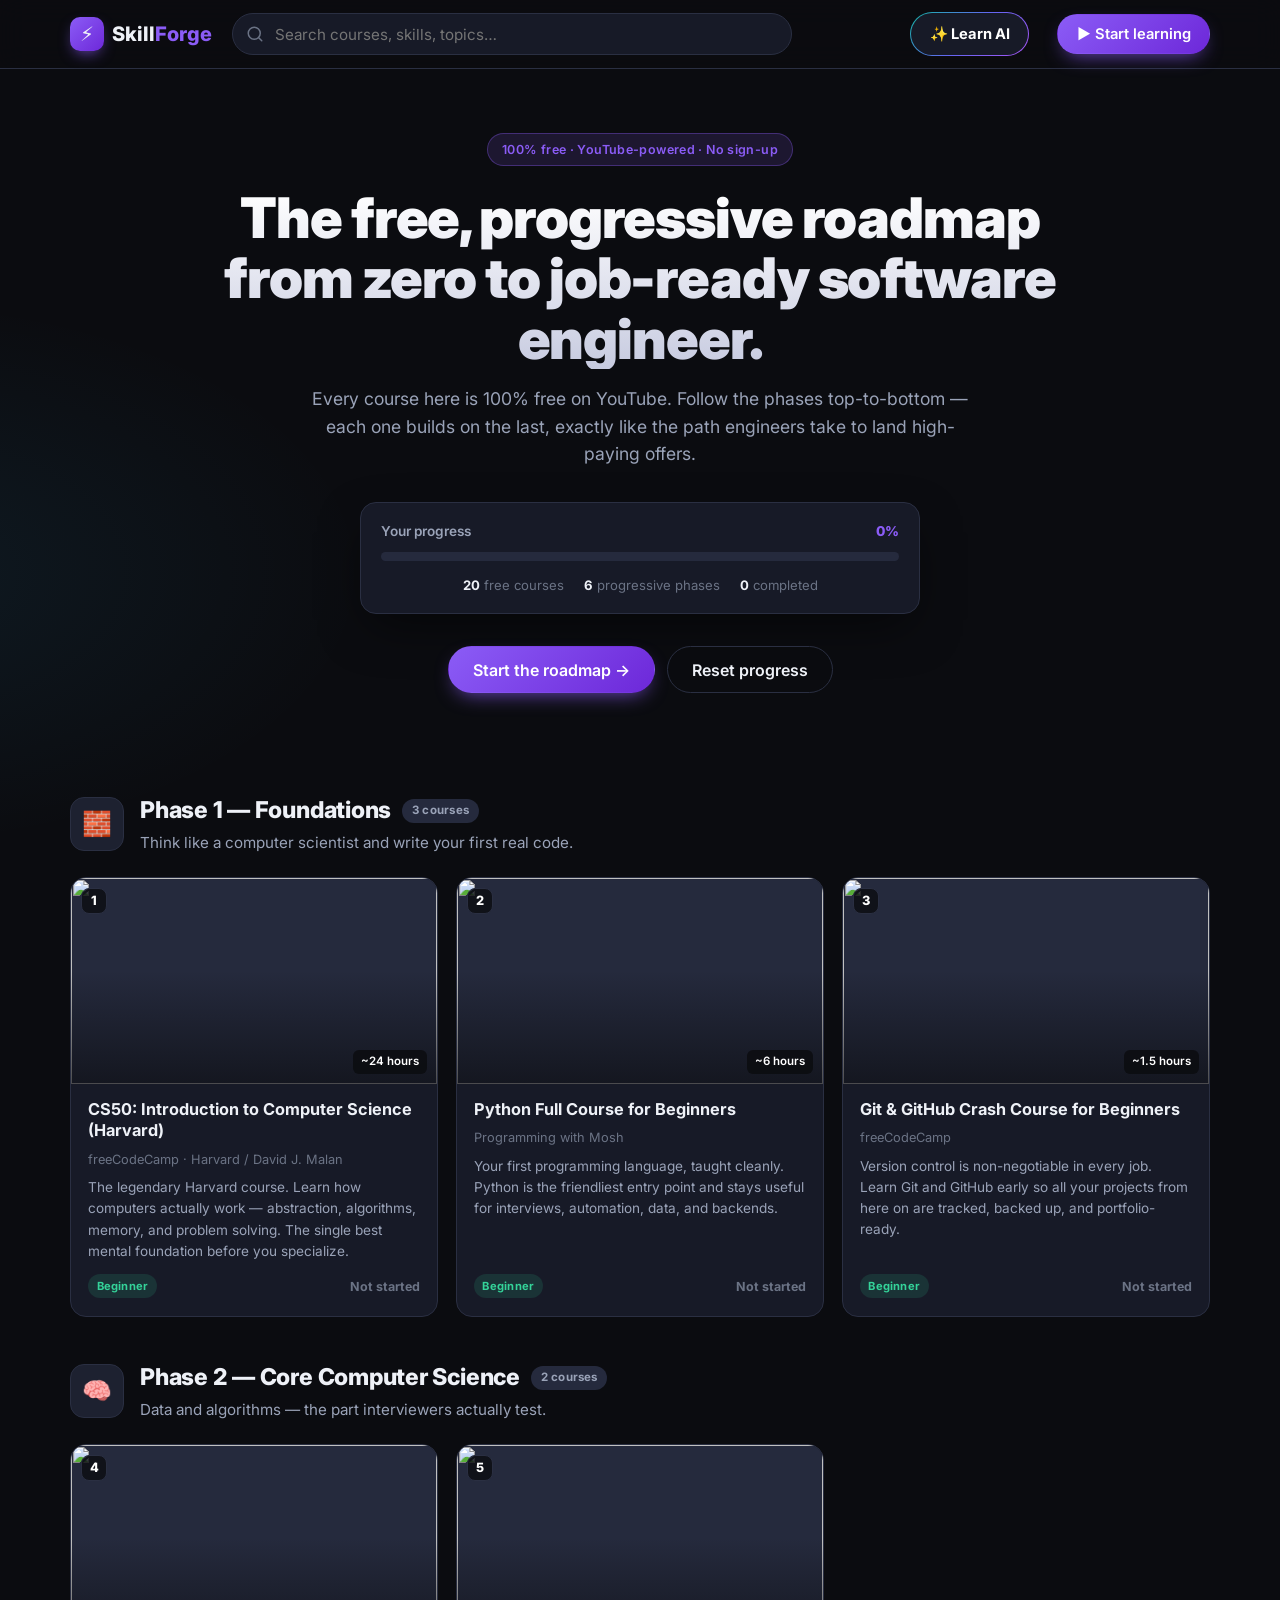
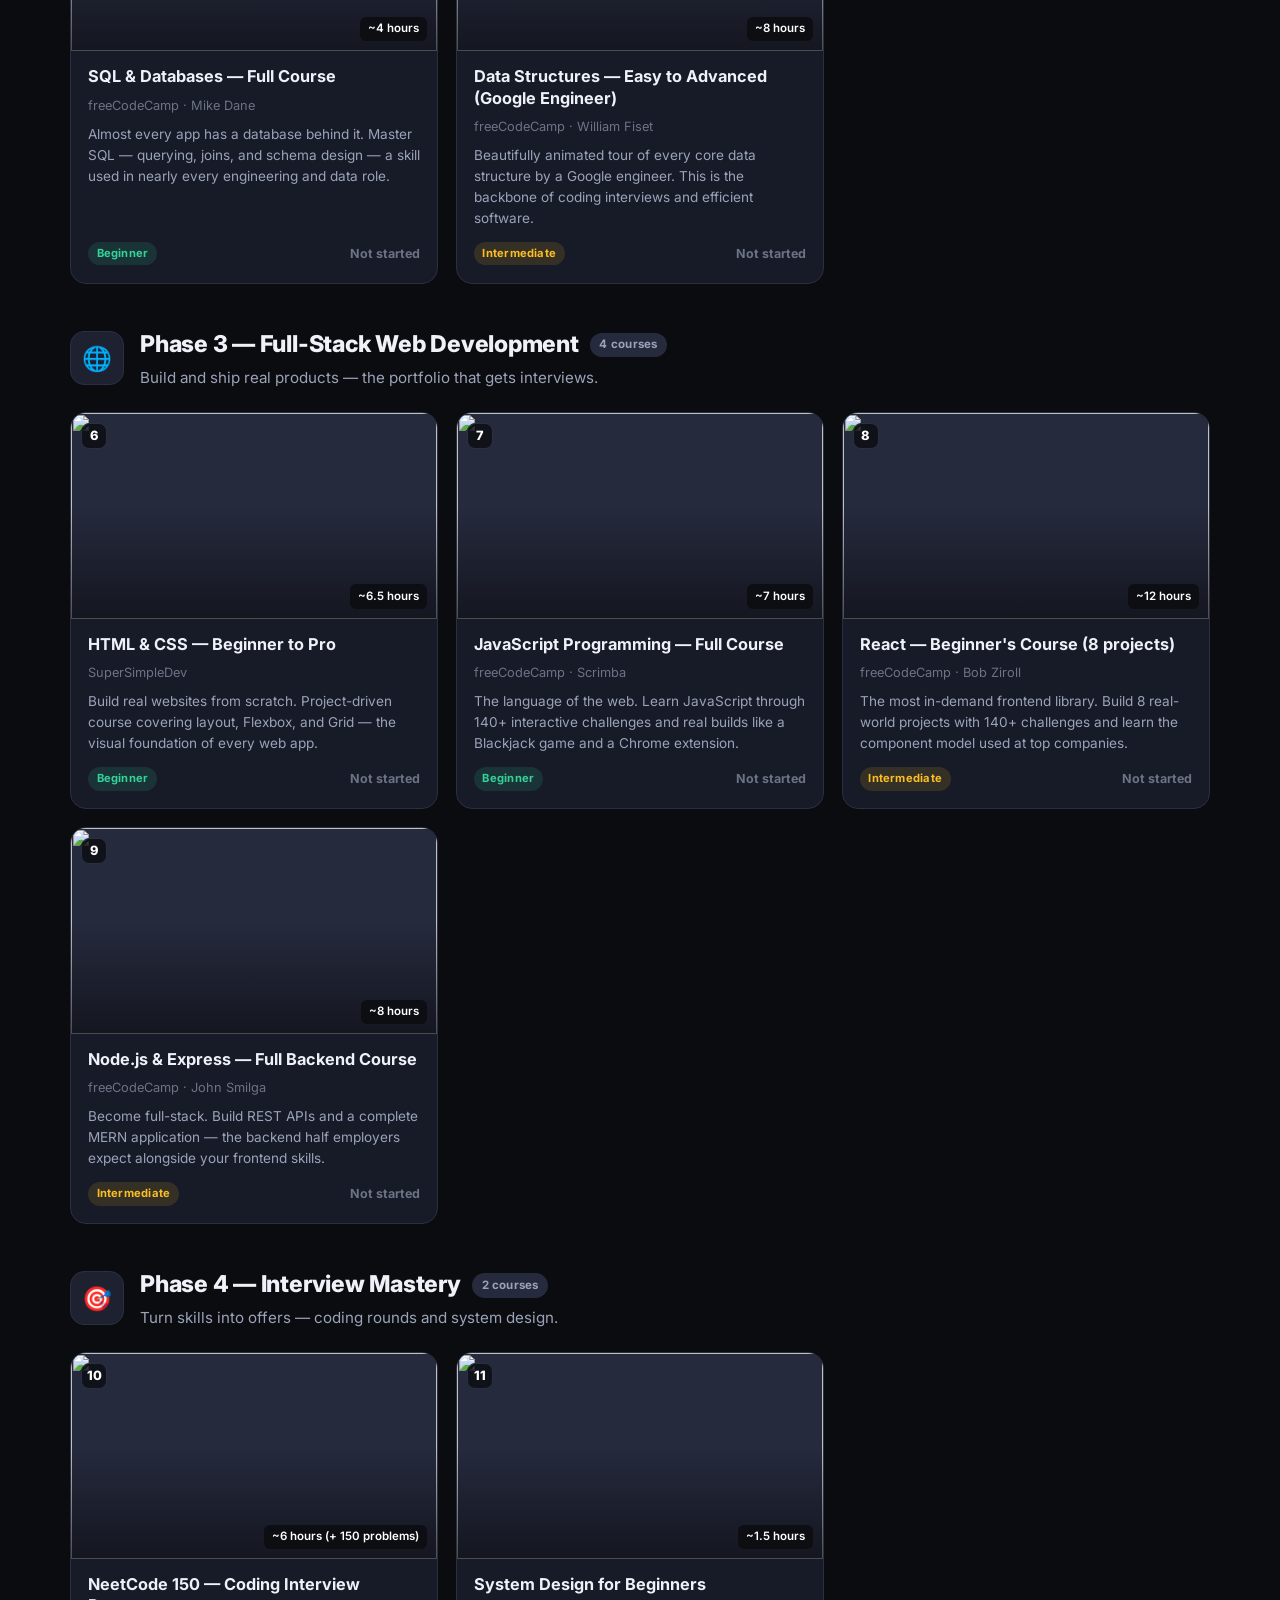
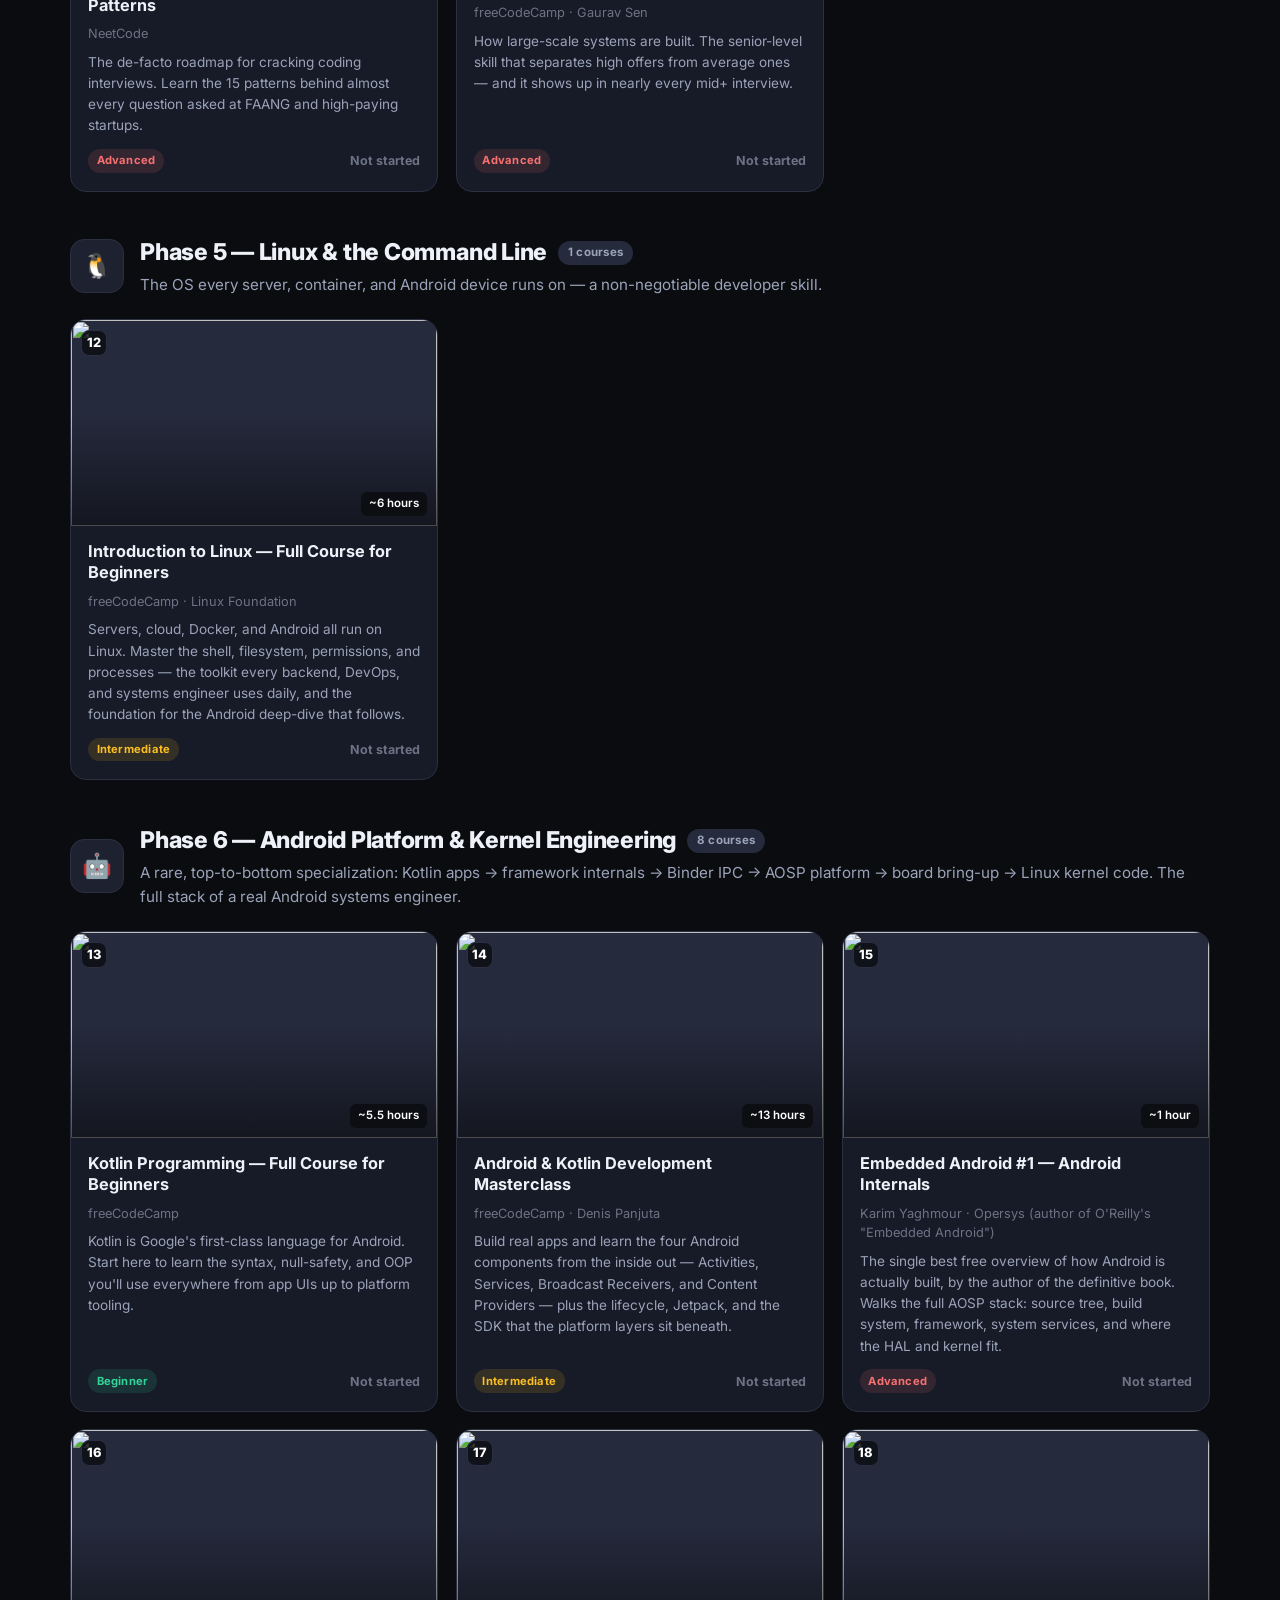
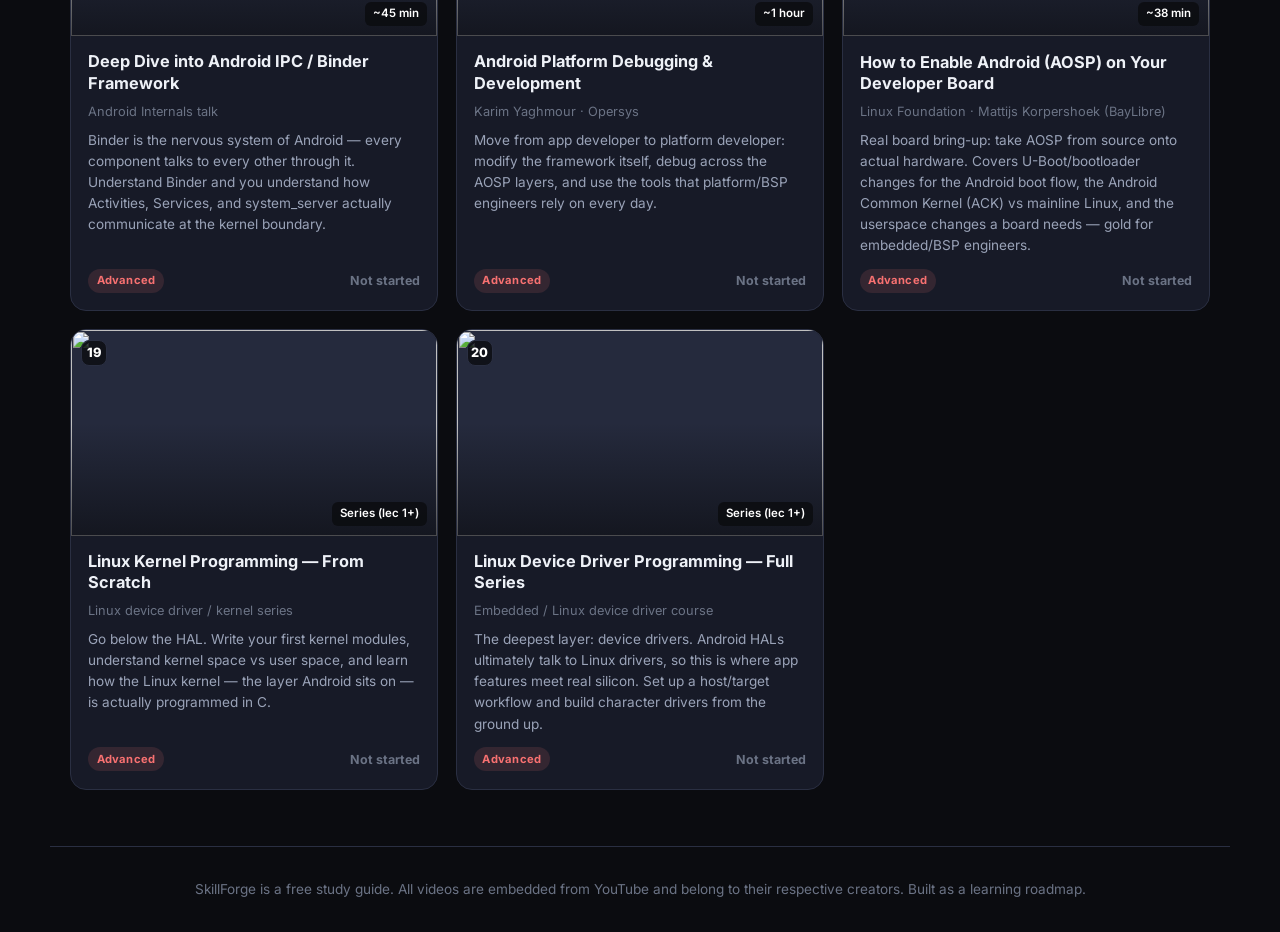
==== index.html @ 0470cb85 "Add files via upload" ====
<!DOCTYPE html>
<html lang="en">
<head>
  <meta charset="UTF-8" />
  <meta name="viewport" content="width=device-width, initial-scale=1.0" />
  <title>SkillForge — Free Software Engineer Roadmap</title>
  <meta name="description" content="A free, progressive roadmap from zero to job-ready software engineer, built from the best free YouTube courses." />
  <link rel="preconnect" href="https://fonts.googleapis.com" />
  <link rel="preconnect" href="https://fonts.gstatic.com" crossorigin />
  <link href="https://fonts.googleapis.com/css2?family=Inter:wght@400;500;600;700;800;900&display=swap" rel="stylesheet" />
  <link rel="stylesheet" href="styles.css" />
</head>
<body>
  <!-- file:// playback warning (shown only when opened directly from disk) -->
  <div id="fileBanner" class="file-banner hidden">
    <span>
      ⚠️ <b>YouTube playback needs a web server.</b> You opened this from a local file, so videos may show
      <b>Error 153</b>. Run <code>start-server.bat</code> (or use VS Code “Live Server”, or GitHub Pages) and reopen at
      <code>http://localhost:8000</code>.
    </span>
    <button id="fileBannerClose" aria-label="Dismiss">✕</button>
  </div>

  <!-- Top bar -->
  <header class="topbar">
    <div class="topbar__inner">
      <a class="brand" href="#" id="homeLink">
        <span class="brand__mark">⚡</span>
        <span class="brand__name">Skill<span class="brand__accent">Forge</span></span>
      </a>
      <div class="search">
        <svg viewBox="0 0 24 24" class="search__icon" aria-hidden="true"><path d="M21 21l-4.35-4.35M11 19a8 8 0 1 1 0-16 8 8 0 0 1 0 16z" fill="none" stroke="currentColor" stroke-width="2" stroke-linecap="round"/></svg>
        <input id="searchInput" type="text" placeholder="Search courses, skills, topics…" autocomplete="off" />
      </div>
      <a class="btn nav-link nav-link--ai" href="ai.html">✨ Learn AI</a>
      <button id="continueBtn" class="btn btn--primary continue-btn">▶ Continue learning</button>
    </div>
  </header>

  <!-- HOME / CATALOG VIEW -->
  <main id="catalogView">
    <!-- Hero -->
    <section class="hero">
      <div class="hero__inner">
        <div class="hero__badge">100% free · YouTube-powered · No sign-up</div>
        <h1 class="hero__title" id="heroTitle"></h1>
        <p class="hero__tagline" id="heroSubtitle"></p>
        <div class="hero__progress">
          <div class="hero__progress-head">
            <span id="overallLabel">Your progress</span>
            <span id="overallPct">0%</span>
          </div>
          <div class="progress">
            <div class="progress__bar" id="overallBar"></div>
          </div>
          <div class="hero__stats" id="heroStats"></div>
        </div>
        <div class="hero__actions">
          <button class="btn btn--primary btn--lg" id="startBtn">Start the roadmap →</button>
          <button class="btn btn--ghost btn--lg" id="resetBtn">Reset progress</button>
        </div>
      </div>
    </section>

    <!-- Roadmap timeline -->
    <section class="roadmap" id="roadmap"></section>

    <footer class="footer">
      <p>SkillForge is a free study guide. All videos are embedded from YouTube and belong to their respective creators. Built as a learning roadmap.</p>
    </footer>
  </main>

  <!-- COURSE / PLAYER VIEW -->
  <main id="courseView" class="hidden">
    <div class="player-page">
      <button class="back-link" id="backBtn">← Back to roadmap</button>
      <div class="player-grid">
        <div class="player-main">
          <div class="video-wrap">
            <iframe id="player" src="" title="Course video" frameborder="0"
              allow="accelerometer; autoplay; clipboard-write; encrypted-media; gyroscope; picture-in-picture; web-share"
              referrerpolicy="strict-origin-when-cross-origin" allowfullscreen></iframe>
          </div>
          <div class="player-info">
            <div class="player-tags" id="courseTags"></div>
            <h1 id="courseTitle"></h1>
            <p class="player-channel" id="courseChannel"></p>
            <p class="player-blurb" id="courseBlurb"></p>

            <div class="player-actions">
              <button class="btn btn--primary" id="completeBtn">Mark as complete</button>
              <a class="btn btn--ghost" id="youtubeLink" target="_blank" rel="noopener">Open on YouTube ↗</a>
            </div>

            <h3 class="section-h">What you'll learn</h3>
            <ul class="learn-list" id="courseLearn"></ul>

            <h3 class="section-h">Free practice & resources</h3>
            <div class="resource-list" id="courseResources"></div>
          </div>
        </div>

        <!-- Curriculum sidebar -->
        <aside class="player-side">
          <div class="side-head">
            <h3>Roadmap curriculum</h3>
            <span id="sideProgress"></span>
          </div>
          <div class="side-list" id="sideCurriculum"></div>
        </aside>
      </div>
    </div>
  </main>

  <script src="data.js"></script>
  <script src="app.js"></script>
</body>
</html>
---- styles.css ----
/* ============================================================
   SkillForge — styles
   A dark, modern, Udemy-inspired UI with a purple/indigo accent.
   ============================================================ */

:root {
  --bg: #0b0c10;
  --bg-2: #121420;
  --surface: #171a27;
  --surface-2: #1d2130;
  --surface-3: #252a3d;
  --border: #2a2f42;
  --text: #eef1f7;
  --muted: #9aa3b8;
  --muted-2: #6b7385;
  --accent: #8b5cf6;
  --accent-2: #6d28d9;
  --accent-soft: rgba(139, 92, 246, 0.14);
  --green: #22c55e;
  --green-soft: rgba(34, 197, 94, 0.15);
  --amber: #f59e0b;
  --shadow: 0 18px 50px -12px rgba(0, 0, 0, 0.6);
  --radius: 16px;
  --radius-sm: 10px;
  --maxw: 1180px;
}

* { box-sizing: border-box; margin: 0; padding: 0; }

html { scroll-behavior: smooth; }

body {
  font-family: "Inter", system-ui, -apple-system, "Segoe UI", sans-serif;
  background:
    radial-gradient(1200px 600px at 80% -10%, rgba(139, 92, 246, 0.16), transparent 60%),
    radial-gradient(900px 500px at -10% 10%, rgba(56, 189, 248, 0.08), transparent 55%),
    var(--bg);
  color: var(--text);
  line-height: 1.55;
  -webkit-font-smoothing: antialiased;
}

.hidden { display: none !important; }

a { color: inherit; text-decoration: none; }

/* ---------- Buttons ---------- */
.btn {
  font-family: inherit;
  font-weight: 600;
  font-size: 0.92rem;
  border: 1px solid transparent;
  border-radius: 999px;
  padding: 0.6rem 1.15rem;
  cursor: pointer;
  transition: transform 0.12s ease, background 0.18s ease, border-color 0.18s ease, box-shadow 0.18s ease;
  white-space: nowrap;
}
.btn:active { transform: translateY(1px); }
.btn--primary {
  background: linear-gradient(135deg, var(--accent), var(--accent-2));
  color: #fff;
  box-shadow: 0 8px 20px -8px rgba(139, 92, 246, 0.8);
}
.btn--primary:hover { filter: brightness(1.08); }
.btn--ghost {
  background: transparent;
  border-color: var(--border);
  color: var(--text);
}
.btn--ghost:hover { background: var(--surface-2); border-color: var(--accent); }
.btn--lg { padding: 0.8rem 1.5rem; font-size: 1rem; }

/* ---------- file:// banner ---------- */
.file-banner {
  display: flex; align-items: center; gap: 1rem;
  background: linear-gradient(90deg, rgba(245, 158, 11, 0.18), rgba(245, 158, 11, 0.08));
  border-bottom: 1px solid rgba(245, 158, 11, 0.4);
  color: #fde68a;
  font-size: 0.86rem;
  padding: 0.7rem 1.25rem;
}
.file-banner code {
  background: rgba(0,0,0,0.35); color: #fff;
  padding: 0.1rem 0.4rem; border-radius: 5px; font-size: 0.82em;
}
.file-banner b { color: #fff; }
.file-banner button {
  margin-left: auto; flex-shrink: 0;
  background: transparent; border: 1px solid rgba(245,158,11,0.5);
  color: #fde68a; border-radius: 8px; cursor: pointer;
  width: 28px; height: 28px; font-size: 0.9rem;
}
.file-banner button:hover { background: rgba(245,158,11,0.2); }

/* ---------- Top bar ---------- */
.topbar {
  position: sticky; top: 0; z-index: 50;
  background: rgba(11, 12, 16, 0.82);
  backdrop-filter: blur(14px);
  border-bottom: 1px solid var(--border);
}
.topbar__inner {
  max-width: var(--maxw);
  margin: 0 auto;
  display: flex; align-items: center; gap: 1.25rem;
  padding: 0.75rem 1.25rem;
}
.brand { display: flex; align-items: center; gap: 0.5rem; font-weight: 800; font-size: 1.25rem; }
.brand__mark {
  display: grid; place-items: center;
  width: 34px; height: 34px; border-radius: 10px;
  background: linear-gradient(135deg, var(--accent), var(--accent-2));
  box-shadow: 0 6px 16px -6px rgba(139, 92, 246, 0.9);
}
.brand__accent { color: var(--accent); }

.search {
  flex: 1; position: relative; max-width: 560px;
}
.search__icon {
  position: absolute; left: 14px; top: 50%; transform: translateY(-50%);
  width: 18px; height: 18px; color: var(--muted-2);
}
.search input {
  width: 100%;
  background: var(--surface);
  border: 1px solid var(--border);
  border-radius: 999px;
  color: var(--text);
  padding: 0.65rem 1rem 0.65rem 2.6rem;
  font-family: inherit; font-size: 0.95rem;
  transition: border-color 0.18s ease, box-shadow 0.18s ease;
}
.search input:focus {
  outline: none; border-color: var(--accent);
  box-shadow: 0 0 0 3px var(--accent-soft);
}
.continue-btn { margin-left: auto; }

/* Nav links in the top bar */
.nav-link {
  flex-shrink: 0;
  background: transparent;
  border: 1px solid var(--border);
  color: var(--text);
}
.nav-link:hover { background: var(--surface-2); border-color: var(--accent); }
/* The "Learn AI" button pops with a gradient so it reads as a destination */
.nav-link--ai {
  margin-left: auto;
  border: 1px solid transparent;
  background:
    linear-gradient(var(--surface), var(--surface)) padding-box,
    linear-gradient(135deg, #14b8a6, #6366f1, #a855f7) border-box;
  color: #fff;
  font-weight: 700;
}
.nav-link--ai:hover {
  background:
    linear-gradient(135deg, rgba(20,184,166,0.22), rgba(168,85,247,0.22)) padding-box,
    linear-gradient(135deg, #14b8a6, #6366f1, #a855f7) border-box;
}
/* When .nav-link--ai is present, the Continue button no longer needs auto-margin */
.nav-link--ai + .continue-btn { margin-left: 0.5rem; }

/* ===== AI page theme (teal/emerald accent to distinguish it) ===== */
.theme-ai {
  --accent: #14b8a6;
  --accent-2: #0d9488;
  --accent-soft: rgba(20, 184, 166, 0.14);
}
.theme-ai .hero__badge { border-color: rgba(20,184,166,0.35); }
.theme-ai .progress__bar { background: linear-gradient(90deg, #14b8a6, #6366f1); }
.theme-ai body,
.theme-ai {
  background:
    radial-gradient(1200px 600px at 80% -10%, rgba(20, 184, 166, 0.16), transparent 60%),
    radial-gradient(900px 500px at -10% 10%, rgba(99, 102, 241, 0.10), transparent 55%),
    var(--bg);
}

/* ---------- Hero ---------- */
.hero { padding: 4rem 1.25rem 2.5rem; }
.hero__inner { max-width: 880px; margin: 0 auto; text-align: center; }
.hero__badge {
  display: inline-block;
  font-size: 0.78rem; font-weight: 600; letter-spacing: 0.03em;
  color: var(--accent);
  background: var(--accent-soft);
  border: 1px solid rgba(139, 92, 246, 0.35);
  padding: 0.35rem 0.85rem; border-radius: 999px;
  margin-bottom: 1.4rem;
}
.hero__title {
  font-size: clamp(2.1rem, 5vw, 3.5rem);
  font-weight: 900; line-height: 1.08; letter-spacing: -0.02em;
  background: linear-gradient(180deg, #fff, #c7cbe0);
  -webkit-background-clip: text; background-clip: text; color: transparent;
}
.hero__tagline { color: var(--muted); font-size: 1.1rem; margin: 1rem auto 0; max-width: 660px; }

.hero__progress {
  margin: 2.2rem auto 0; max-width: 560px;
  background: var(--surface);
  border: 1px solid var(--border);
  border-radius: var(--radius);
  padding: 1.1rem 1.25rem;
  box-shadow: var(--shadow);
}
.hero__progress-head {
  display: flex; justify-content: space-between;
  font-size: 0.85rem; font-weight: 600; color: var(--muted);
  margin-bottom: 0.6rem;
}
.hero__progress-head #overallPct { color: var(--accent); font-weight: 800; }
.hero__stats {
  display: flex; gap: 1.25rem; justify-content: center;
  margin-top: 0.9rem; font-size: 0.82rem; color: var(--muted-2);
  flex-wrap: wrap;
}
.hero__stats b { color: var(--text); }

.hero__actions {
  display: flex; gap: 0.75rem; justify-content: center;
  margin-top: 2rem; flex-wrap: wrap;
}

/* ---------- Progress bars ---------- */
.progress {
  height: 9px; width: 100%;
  background: var(--surface-3);
  border-radius: 999px; overflow: hidden;
}
.progress__bar {
  height: 100%; width: 0%;
  background: linear-gradient(90deg, var(--accent), #38bdf8);
  border-radius: 999px;
  transition: width 0.5s cubic-bezier(0.2, 0.8, 0.2, 1);
}

/* ---------- Roadmap / phases ---------- */
.roadmap {
  max-width: var(--maxw);
  margin: 1.5rem auto 0;
  padding: 0 1.25rem;
}
.phase { position: relative; padding: 2.2rem 0 0.5rem 0; }
.phase__head {
  display: flex; align-items: center; gap: 1rem;
  margin-bottom: 1.4rem;
}
.phase__icon {
  flex-shrink: 0;
  width: 54px; height: 54px; border-radius: 14px;
  display: grid; place-items: center; font-size: 1.5rem;
  background: var(--surface-2); border: 1px solid var(--border);
}
.phase__titles h2 {
  font-size: 1.45rem; font-weight: 800; letter-spacing: -0.01em;
  display: flex; align-items: center; gap: 0.7rem; flex-wrap: wrap;
}
.phase__titles p { color: var(--muted); font-size: 0.95rem; margin-top: 0.15rem; }
.phase__chip {
  font-size: 0.72rem; font-weight: 700; letter-spacing: 0.02em;
  padding: 0.2rem 0.6rem; border-radius: 999px;
  background: var(--surface-3); color: var(--muted);
}
.phase__chip.done { background: var(--green-soft); color: var(--green); }

.course-grid {
  display: grid;
  grid-template-columns: repeat(auto-fill, minmax(290px, 1fr));
  gap: 1.1rem;
}

/* ---------- Course card ---------- */
.card {
  position: relative;
  background: var(--surface);
  border: 1px solid var(--border);
  border-radius: var(--radius);
  overflow: hidden;
  cursor: pointer;
  display: flex; flex-direction: column;
  transition: transform 0.16s ease, border-color 0.18s ease, box-shadow 0.18s ease;
}
.card:hover {
  transform: translateY(-4px);
  border-color: var(--accent);
  box-shadow: var(--shadow);
}
.card__thumb {
  position: relative; aspect-ratio: 16 / 9; overflow: hidden;
  background: var(--surface-3);
}
.card__thumb img { width: 100%; height: 100%; object-fit: cover; display: block; }
.card__thumb::after {
  content: ""; position: absolute; inset: 0;
  background: linear-gradient(180deg, transparent 45%, rgba(11, 12, 16, 0.65));
}
.card__play {
  position: absolute; inset: 0; display: grid; place-items: center;
  opacity: 0; transition: opacity 0.18s ease; z-index: 2;
}
.card:hover .card__play { opacity: 1; }
.card__play span {
  width: 56px; height: 56px; border-radius: 50%;
  display: grid; place-items: center;
  background: rgba(139, 92, 246, 0.92);
  box-shadow: 0 8px 24px -6px rgba(0,0,0,0.7);
  font-size: 1.2rem; color: #fff; padding-left: 4px;
}
.card__order {
  position: absolute; top: 10px; left: 10px; z-index: 3;
  width: 26px; height: 26px; border-radius: 8px;
  display: grid; place-items: center;
  font-size: 0.8rem; font-weight: 800;
  background: rgba(11,12,16,0.78); color: #fff;
  border: 1px solid var(--border);
}
.card__duration {
  position: absolute; bottom: 10px; right: 10px; z-index: 3;
  font-size: 0.72rem; font-weight: 600;
  background: rgba(11,12,16,0.85); color: #fff;
  padding: 0.2rem 0.5rem; border-radius: 6px;
}
.card__body { padding: 0.95rem 1.05rem 1.1rem; display: flex; flex-direction: column; gap: 0.5rem; flex: 1; }
.card__title { font-size: 1.02rem; font-weight: 700; line-height: 1.3; }
.card__channel { font-size: 0.8rem; color: var(--muted-2); }
.card__blurb { font-size: 0.85rem; color: var(--muted); flex: 1; }
.card__foot { display: flex; align-items: center; justify-content: space-between; margin-top: 0.3rem; }
.level {
  font-size: 0.7rem; font-weight: 700; letter-spacing: 0.02em;
  padding: 0.2rem 0.55rem; border-radius: 999px;
  background: var(--surface-3); color: var(--muted);
}
.level--Beginner { color: #34d399; background: rgba(52, 211, 153, 0.13); }
.level--Intermediate { color: #fbbf24; background: rgba(251, 191, 36, 0.13); }
.level--Advanced { color: #f87171; background: rgba(248, 113, 113, 0.13); }

.card__status {
  font-size: 0.78rem; font-weight: 700; display: flex; align-items: center; gap: 0.35rem;
  color: var(--muted-2);
}
.card.done { border-color: rgba(34, 197, 94, 0.4); }
.card.done .card__status { color: var(--green); }
.card.done .card__thumb::before {
  content: "✓ Completed"; position: absolute; z-index: 3; top: 10px; right: 10px;
  font-size: 0.72rem; font-weight: 700; color: #fff;
  background: var(--green); padding: 0.2rem 0.55rem; border-radius: 6px;
}

/* ---------- Player page ---------- */
.player-page { max-width: var(--maxw); margin: 0 auto; padding: 1.5rem 1.25rem 4rem; }
.back-link {
  background: none; border: none; color: var(--muted); cursor: pointer;
  font-family: inherit; font-size: 0.95rem; font-weight: 600;
  padding: 0.5rem 0; margin-bottom: 1rem;
  transition: color 0.15s ease;
}
.back-link:hover { color: var(--accent); }

.player-grid {
  display: grid; grid-template-columns: 1fr 340px; gap: 1.6rem; align-items: start;
}
.video-wrap {
  position: relative; aspect-ratio: 16 / 9; width: 100%;
  border-radius: var(--radius); overflow: hidden;
  border: 1px solid var(--border); background: #000;
  box-shadow: var(--shadow);
}
.video-wrap iframe { position: absolute; inset: 0; width: 100%; height: 100%; }

.player-info { margin-top: 1.5rem; }
.player-tags { display: flex; gap: 0.5rem; flex-wrap: wrap; margin-bottom: 0.8rem; }
.player-info h1 { font-size: 1.7rem; font-weight: 800; line-height: 1.2; letter-spacing: -0.01em; }
.player-channel { color: var(--muted-2); font-size: 0.92rem; margin-top: 0.3rem; }
.player-blurb { color: var(--muted); margin-top: 1rem; font-size: 1rem; max-width: 70ch; }

.player-actions { display: flex; gap: 0.7rem; margin: 1.5rem 0 0.5rem; flex-wrap: wrap; }
.player-actions .btn--primary.done {
  background: var(--green-soft); color: var(--green);
  border: 1px solid rgba(34,197,94,0.4); box-shadow: none;
}

.section-h {
  font-size: 1.1rem; font-weight: 700; margin: 2rem 0 0.9rem;
  padding-bottom: 0.5rem; border-bottom: 1px solid var(--border);
}
.learn-list { list-style: none; display: grid; grid-template-columns: 1fr 1fr; gap: 0.6rem 1.4rem; }
.learn-list li {
  position: relative; padding-left: 1.6rem; color: var(--muted); font-size: 0.92rem;
}
.learn-list li::before {
  content: "✓"; position: absolute; left: 0; top: 0;
  color: var(--accent); font-weight: 800;
}
.resource-list { display: flex; flex-direction: column; gap: 0.6rem; }
.resource-list a {
  display: flex; align-items: center; gap: 0.6rem;
  background: var(--surface); border: 1px solid var(--border);
  border-radius: var(--radius-sm); padding: 0.75rem 1rem;
  font-size: 0.92rem; font-weight: 500; color: var(--text);
  transition: border-color 0.16s ease, transform 0.16s ease, background 0.16s ease;
}
.resource-list a:hover { border-color: var(--accent); transform: translateX(3px); background: var(--surface-2); }
.resource-list a::before { content: "🔗"; }

/* ---------- Player sidebar curriculum ---------- */
.player-side {
  position: sticky; top: 84px;
  background: var(--surface); border: 1px solid var(--border);
  border-radius: var(--radius); overflow: hidden;
  max-height: calc(100vh - 110px); display: flex; flex-direction: column;
}
.side-head {
  padding: 1rem 1.1rem; border-bottom: 1px solid var(--border);
  display: flex; justify-content: space-between; align-items: center;
}
.side-head h3 { font-size: 1rem; font-weight: 700; }
.side-head span { font-size: 0.8rem; color: var(--muted-2); }
.side-list { overflow-y: auto; padding: 0.5rem; }
.side-phase { padding: 0.6rem 0.6rem 0.2rem; font-size: 0.72rem; font-weight: 800; letter-spacing: 0.04em; text-transform: uppercase; color: var(--muted-2); }
.side-item {
  display: flex; align-items: center; gap: 0.7rem;
  padding: 0.6rem 0.7rem; border-radius: var(--radius-sm); cursor: pointer;
  transition: background 0.14s ease;
}
.side-item:hover { background: var(--surface-2); }
.side-item.active { background: var(--accent-soft); }
.side-item.active .side-item__title { color: var(--text); }
.side-item__check {
  flex-shrink: 0; width: 20px; height: 20px; border-radius: 50%;
  border: 2px solid var(--border); display: grid; place-items: center;
  font-size: 0.7rem; color: transparent;
}
.side-item.done .side-item__check { background: var(--green); border-color: var(--green); color: #fff; }
.side-item__title { font-size: 0.86rem; color: var(--muted); line-height: 1.3; }
.side-item__dur { margin-left: auto; font-size: 0.72rem; color: var(--muted-2); flex-shrink: 0; }

/* ---------- Footer ---------- */
.footer {
  max-width: var(--maxw); margin: 3rem auto 0; padding: 2rem 1.25rem;
  border-top: 1px solid var(--border); color: var(--muted-2); font-size: 0.85rem; text-align: center;
}

/* ---------- Search empty state ---------- */
.empty { text-align: center; color: var(--muted); padding: 3rem 1rem; }

/* ---------- Responsive ---------- */
@media (max-width: 880px) {
  .player-grid { grid-template-columns: 1fr; }
  .player-side { position: static; max-height: none; order: -1; }
  .learn-list { grid-template-columns: 1fr; }
  .continue-btn { display: none; }
}
@media (max-width: 560px) {
  .topbar__inner { flex-wrap: wrap; }
  .search { order: 3; max-width: none; flex-basis: 100%; }
  .hero { padding-top: 2.5rem; }
}
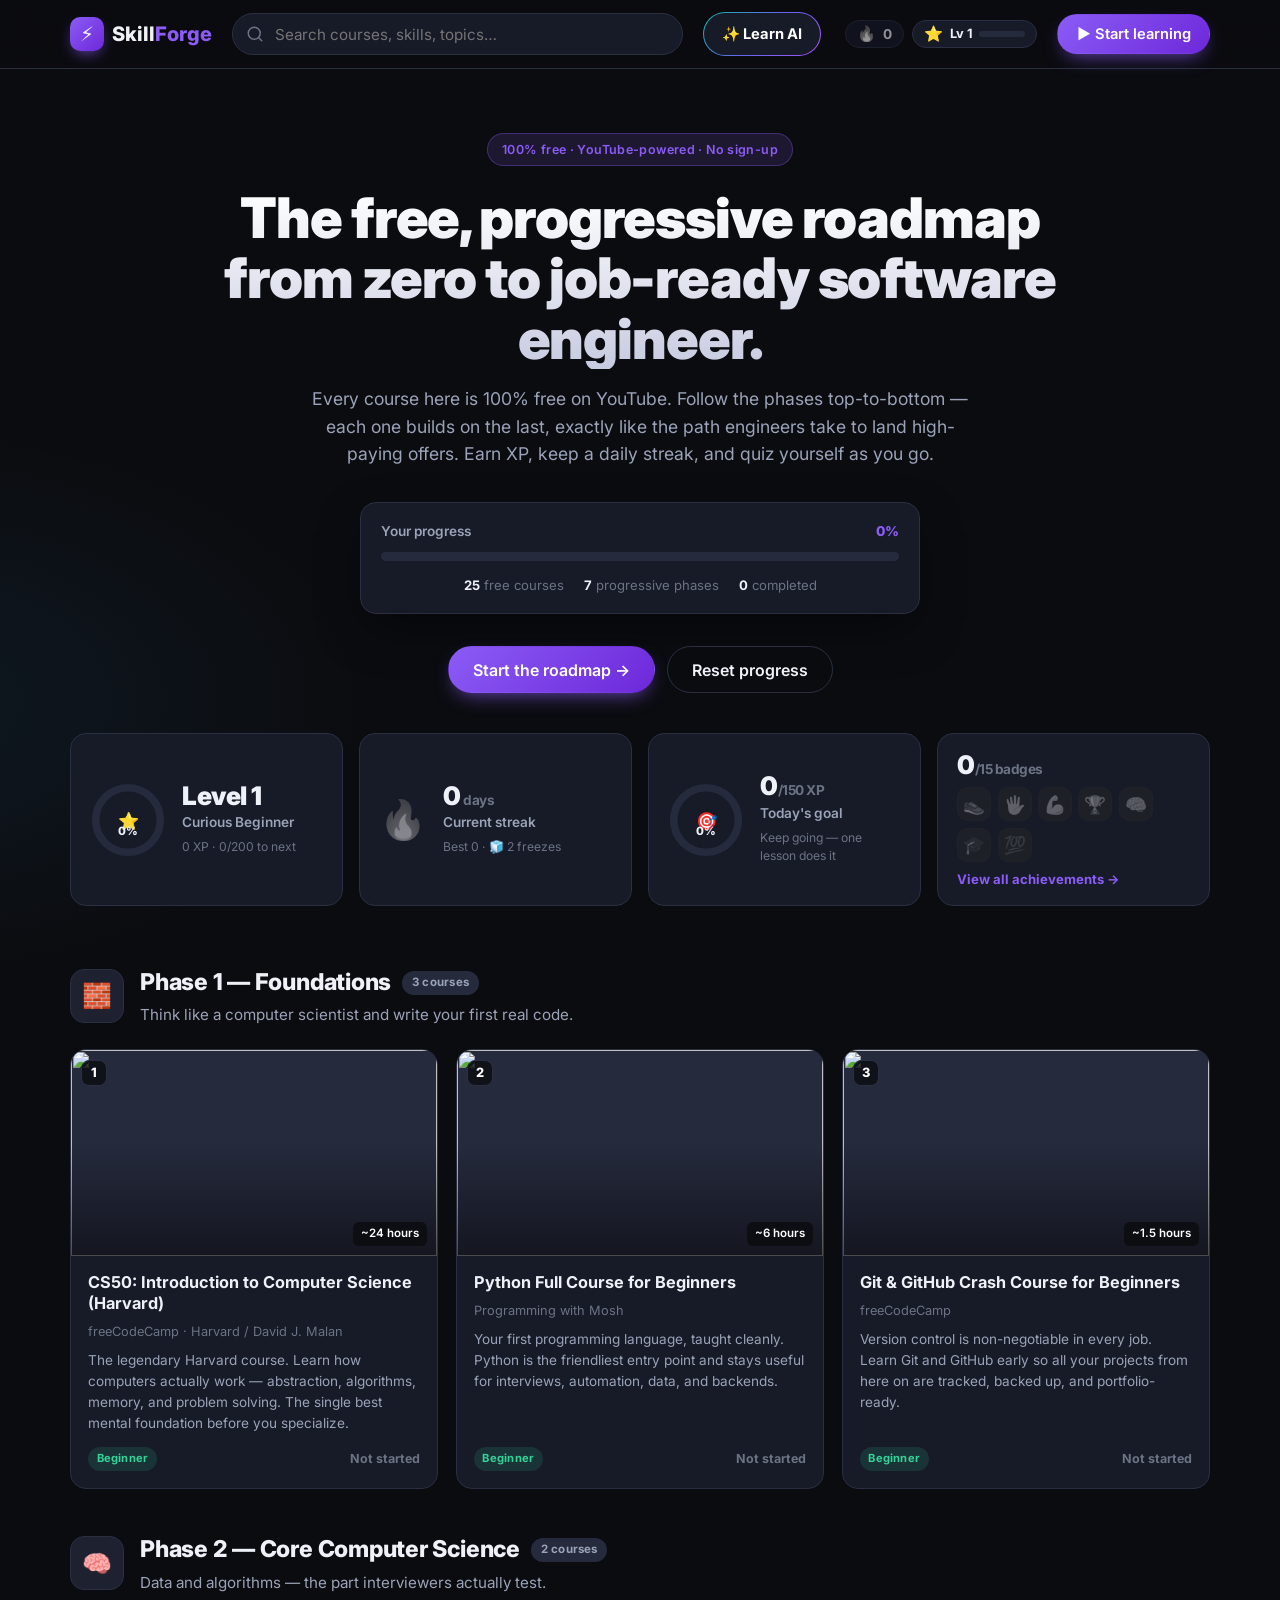
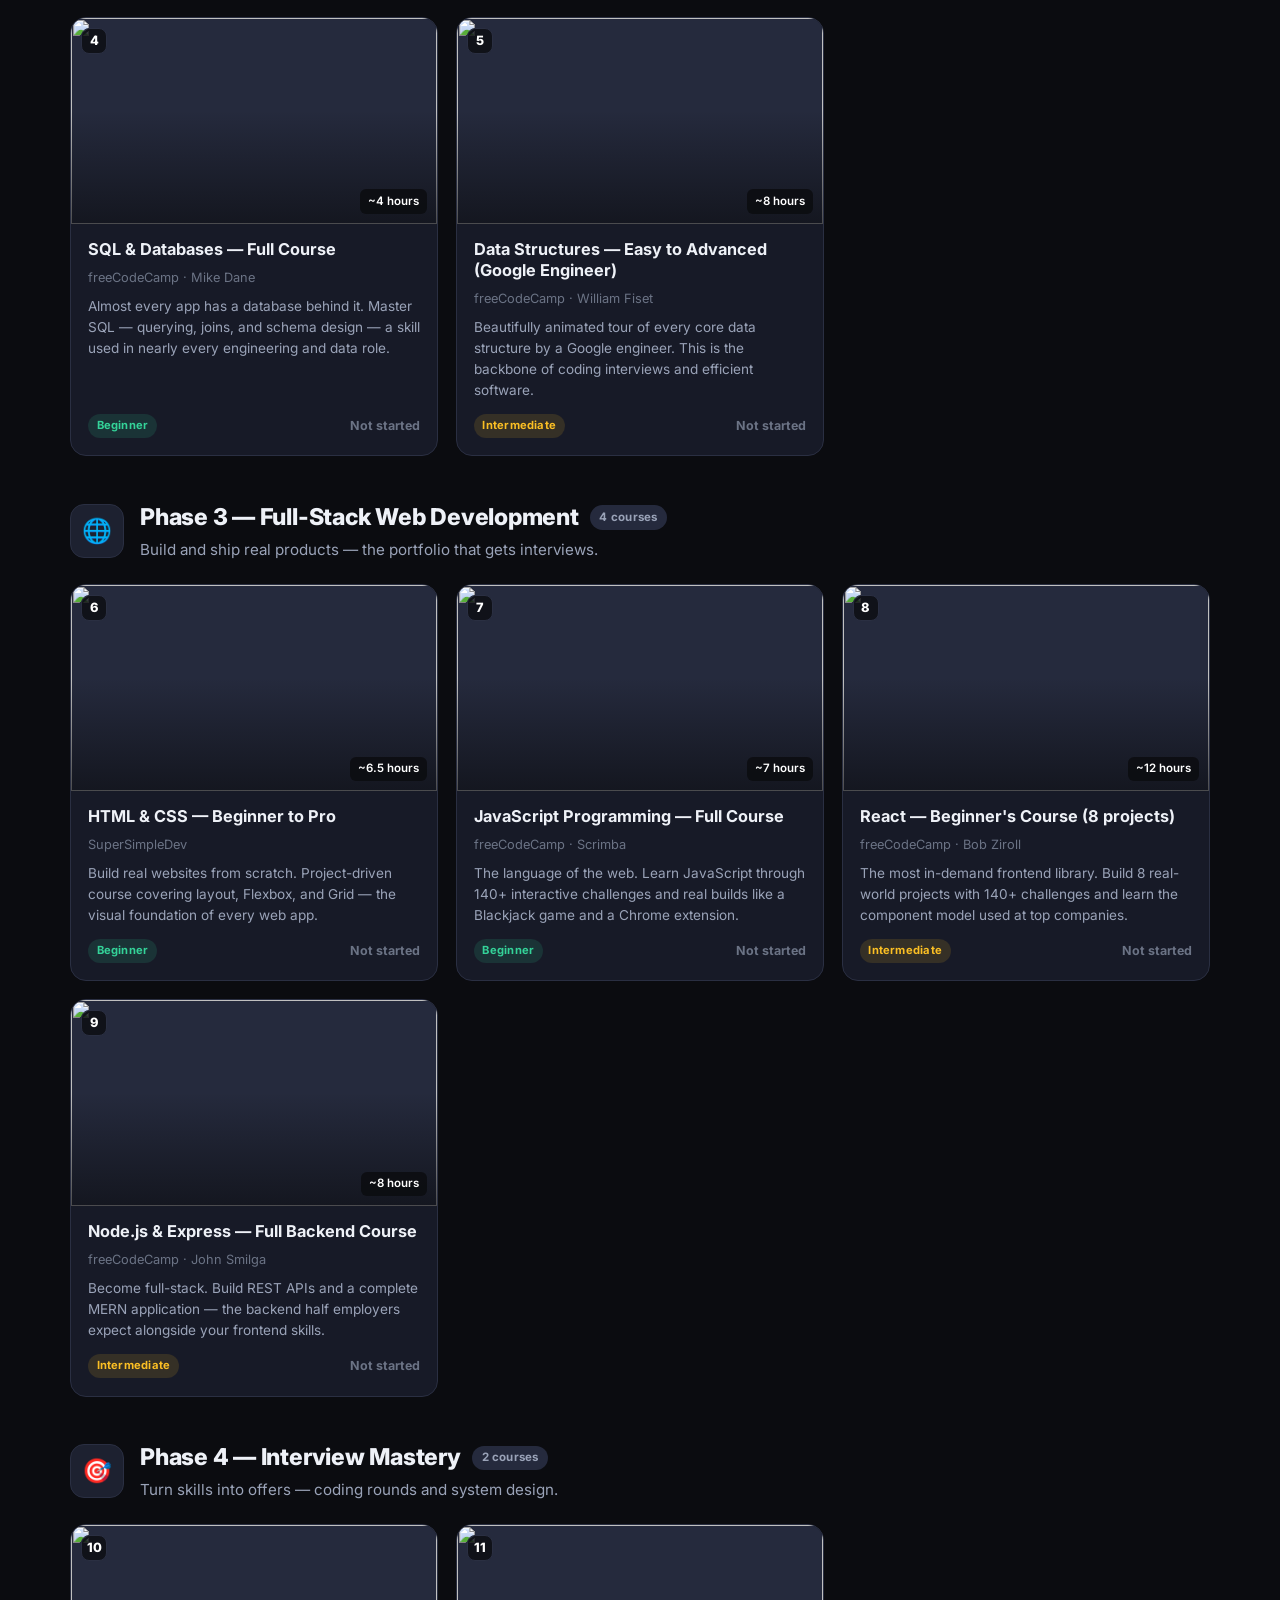
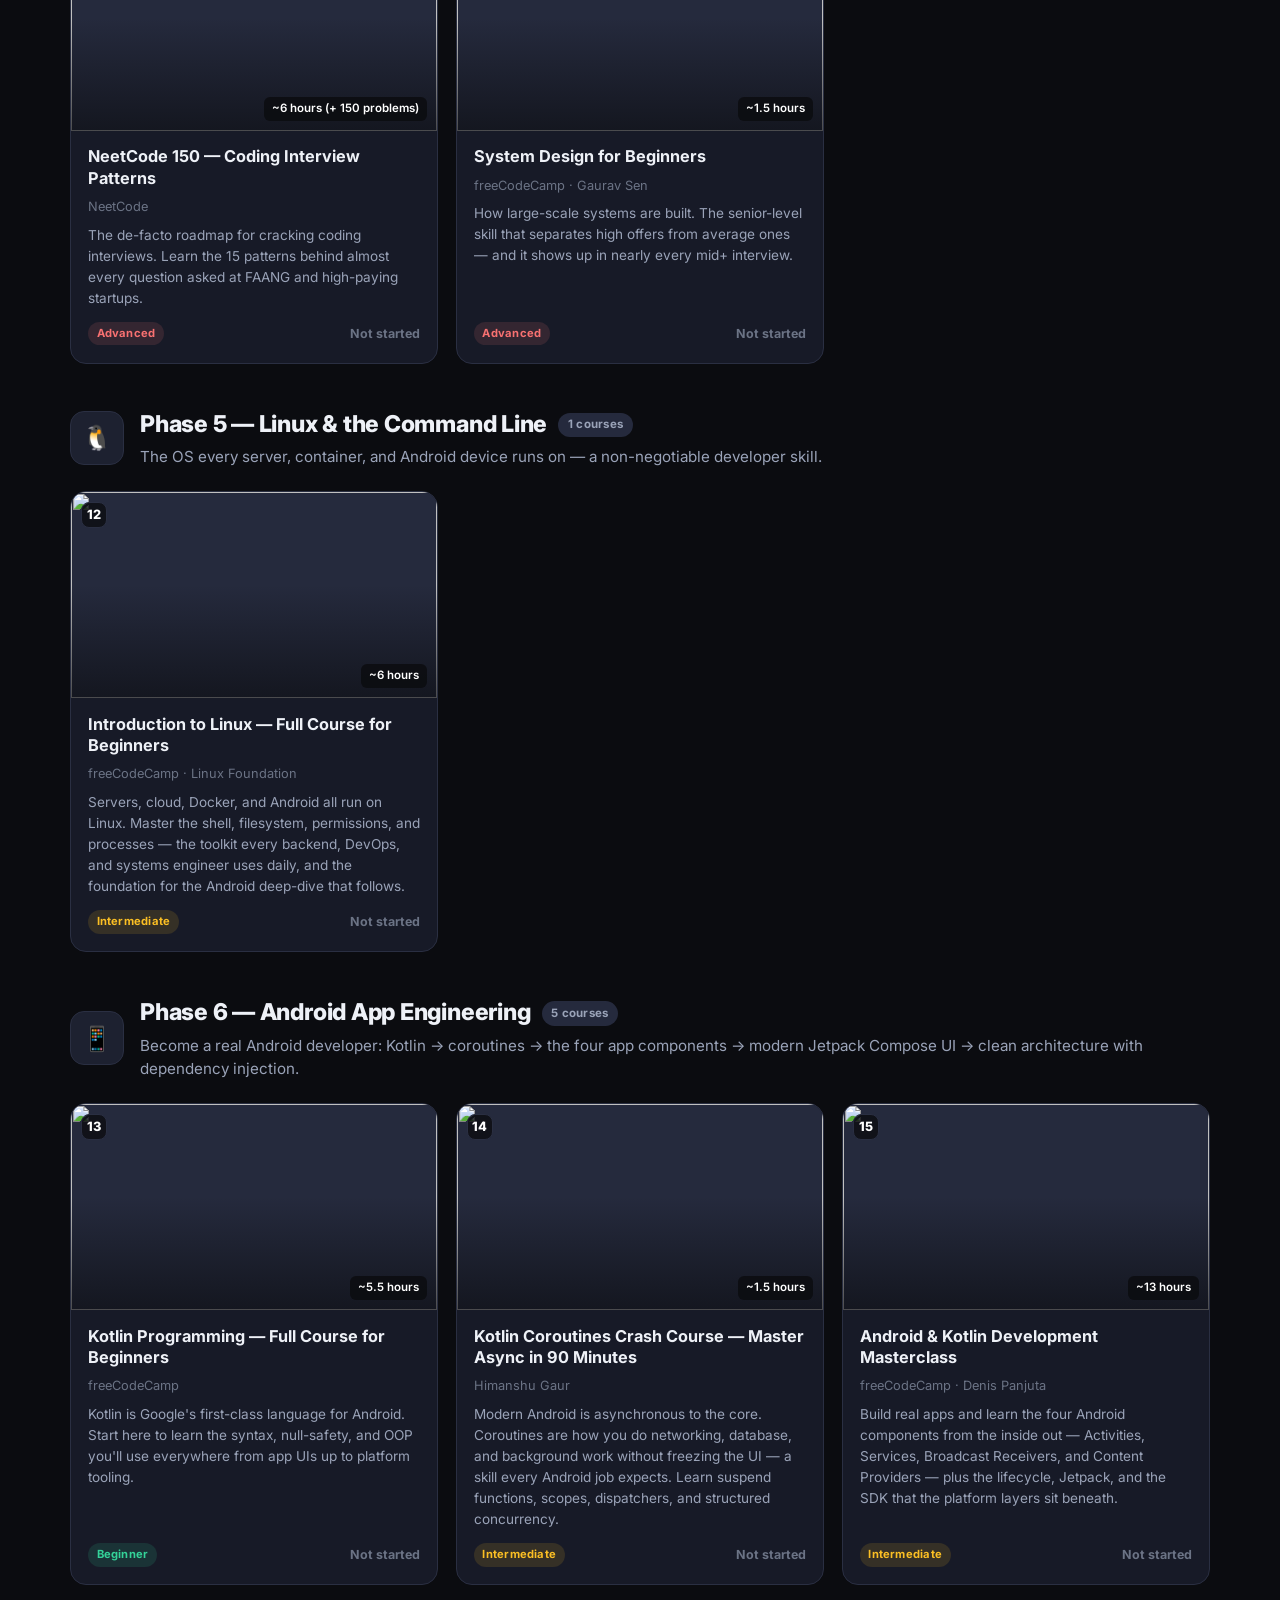
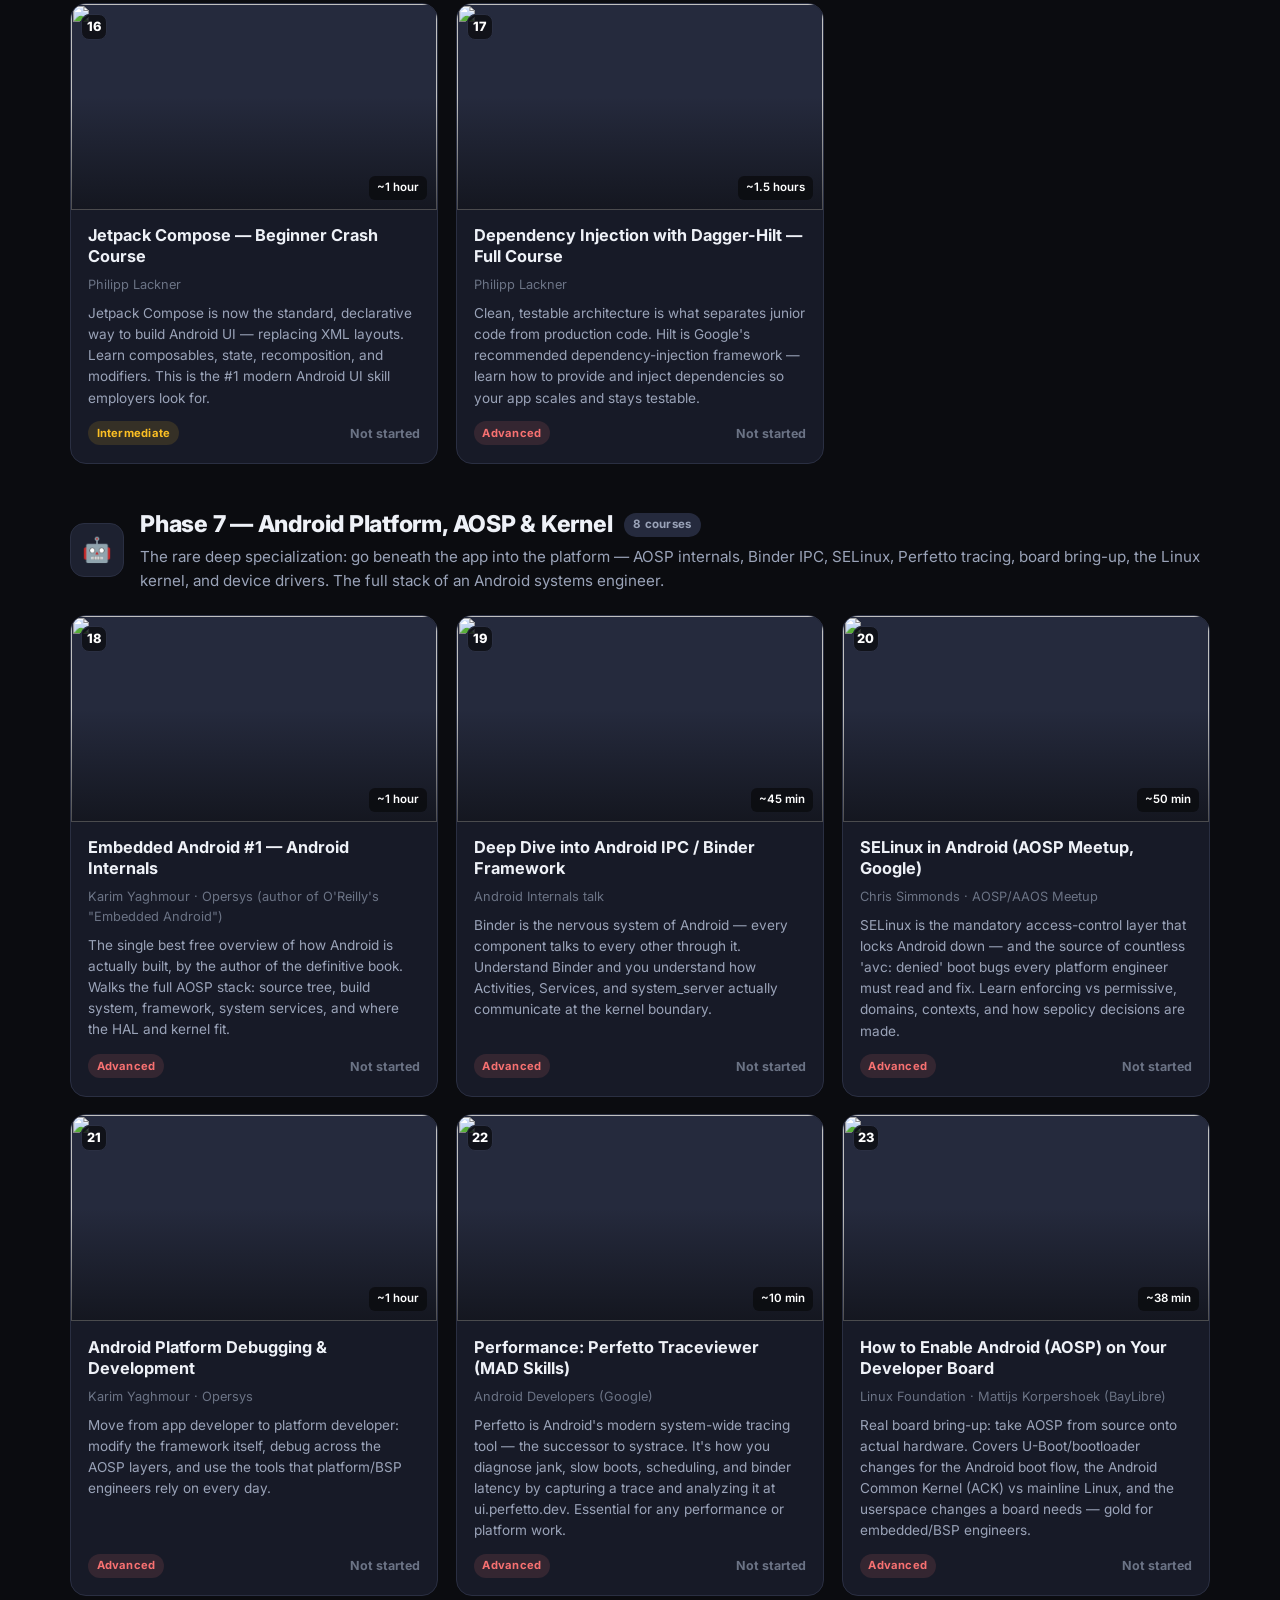
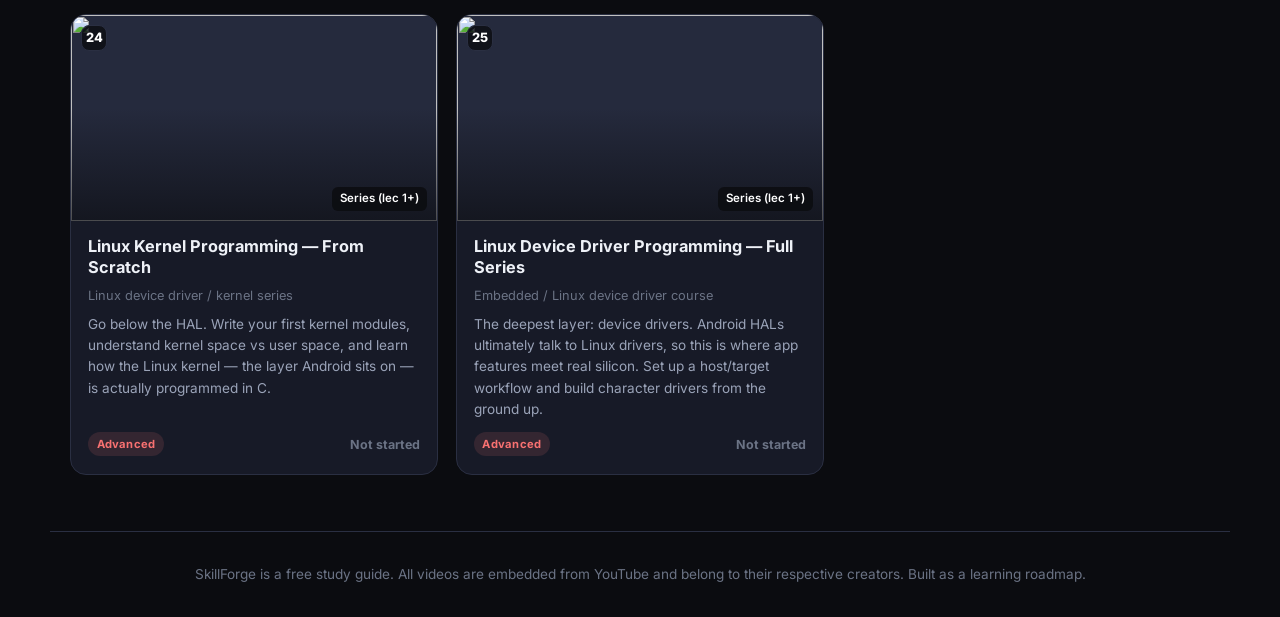
==== commit 01ccfe07: "enhanced UI with quiz for each topic" ====
--- a/index.html
+++ b/index.html
@@ -113,6 +113,7 @@
   </main>
 
   <script src="data.js"></script>
+  <script src="engage.js"></script>
   <script src="app.js"></script>
 </body>
 </html>
--- a/styles.css
+++ b/styles.css
@@ -460,3 +460,237 @@
   .search { order: 3; max-width: none; flex-basis: 100%; }
   .hero { padding-top: 2.5rem; }
 }
+
+/* ============================================================
+   ENGAGEMENT LAYER — gamification + quizzes
+   (styles for engage.js: header chips, dashboard, badges,
+    quizzes, toasts, confetti, level-up & achievement popups)
+   ============================================================ */
+
+/* ---------- Header XP / streak chips ---------- */
+.sf-stats { display: flex; align-items: center; gap: 0.5rem; margin-left: 0.25rem; }
+.sf-chip {
+  display: flex; align-items: center; gap: 0.4rem;
+  background: var(--surface); border: 1px solid var(--border);
+  border-radius: 999px; padding: 0.32rem 0.7rem;
+  color: var(--text); font-family: inherit; font-weight: 700; font-size: 0.85rem;
+  cursor: pointer; transition: border-color 0.16s ease, transform 0.12s ease, background 0.16s ease;
+}
+.sf-chip:hover { border-color: var(--accent); background: var(--surface-2); }
+.sf-chip:active { transform: translateY(1px); }
+.sf-chip__icon { font-size: 0.95rem; line-height: 1; }
+.sf-chip--streak.cold { opacity: 0.6; }
+.sf-chip--streak.cold .sf-chip__icon { filter: grayscale(1); }
+.sf-chip__lvl { font-size: 0.8rem; }
+.sf-chip__xpbar {
+  display: inline-block; width: 46px; height: 6px; border-radius: 999px;
+  background: var(--surface-3); overflow: hidden;
+}
+.sf-chip__xpfill {
+  display: block; height: 100%; width: 0%;
+  background: linear-gradient(90deg, var(--accent), #38bdf8);
+  transition: width 0.5s cubic-bezier(0.2,0.8,0.2,1);
+}
+
+/* ---------- Home dashboard ---------- */
+.sf-dash { max-width: var(--maxw); margin: 0 auto; padding: 0 1.25rem; }
+.sf-dash__grid {
+  display: grid; gap: 1rem;
+  grid-template-columns: repeat(auto-fit, minmax(230px, 1fr));
+}
+.sf-card {
+  display: flex; align-items: center; gap: 1rem;
+  background: var(--surface); border: 1px solid var(--border);
+  border-radius: var(--radius); padding: 1.1rem 1.2rem;
+  transition: border-color 0.18s ease, transform 0.16s ease;
+}
+.sf-card:hover { border-color: var(--accent); transform: translateY(-2px); }
+.sf-card__meta { min-width: 0; }
+.sf-card__big { font-size: 1.6rem; font-weight: 900; line-height: 1; letter-spacing: -0.02em; }
+.sf-card__unit { font-size: 0.85rem; font-weight: 700; color: var(--muted-2); }
+.sf-card__sub { font-size: 0.85rem; color: var(--muted); margin-top: 0.25rem; font-weight: 600; }
+.sf-card__xp { font-size: 0.76rem; color: var(--muted-2); margin-top: 0.3rem; }
+
+.sf-card--streak .sf-flame { font-size: 2.4rem; filter: drop-shadow(0 4px 10px rgba(245,158,11,0.5)); animation: sf-flicker 2.5s ease-in-out infinite; }
+.sf-card--streak.cold .sf-flame { filter: grayscale(1); opacity: 0.5; animation: none; }
+@keyframes sf-flicker { 0%,100% { transform: scale(1) rotate(-2deg); } 50% { transform: scale(1.08) rotate(2deg); } }
+
+/* progress rings */
+.sf-ring { width: 76px; height: 76px; flex-shrink: 0; }
+.sf-ring__bg { fill: none; stroke: var(--surface-3); stroke-width: 8; }
+.sf-ring__fg {
+  fill: none; stroke-width: 8; stroke-linecap: round;
+  transform: rotate(-90deg); transform-origin: 50% 50%;
+  transition: stroke-dashoffset 0.6s cubic-bezier(0.2,0.8,0.2,1);
+}
+.sf-ring__icon { font-size: 18px; text-anchor: middle; dominant-baseline: central; }
+.sf-ring__pct { font-size: 12px; font-weight: 800; fill: var(--text); text-anchor: middle; }
+
+/* badges row in dashboard */
+.sf-card--badges { flex-direction: column; align-items: flex-start; gap: 0.6rem; }
+.sf-badges { display: flex; gap: 0.4rem; flex-wrap: wrap; }
+.sf-badge {
+  width: 34px; height: 34px; border-radius: 10px;
+  display: grid; place-items: center; font-size: 1.1rem;
+  background: var(--surface-3); border: 1px solid var(--border);
+  filter: grayscale(1); opacity: 0.4; transition: transform 0.16s ease;
+}
+.sf-badge.got { filter: none; opacity: 1; border-color: var(--accent); background: var(--accent-soft); }
+.sf-badge.got:hover { transform: scale(1.15) rotate(-5deg); }
+.sf-badges__all {
+  background: none; border: none; color: var(--accent); cursor: pointer;
+  font-family: inherit; font-weight: 700; font-size: 0.82rem; padding: 0;
+}
+.sf-badges__all:hover { text-decoration: underline; }
+
+/* ---------- Quiz ("Check your understanding") ---------- */
+.quiz-h { display: flex; align-items: center; gap: 0.6rem; }
+.quiz-passed-tag {
+  font-size: 0.72rem; font-weight: 800; color: var(--green);
+  background: var(--green-soft); padding: 0.15rem 0.5rem; border-radius: 999px;
+}
+.quiz-intro { color: var(--muted); font-size: 0.9rem; margin-bottom: 1rem; max-width: 70ch; }
+.quiz {
+  background: var(--surface); border: 1px solid var(--border);
+  border-radius: var(--radius); padding: 1.2rem 1.3rem;
+}
+.quiz-q { padding: 0.4rem 0 1.2rem; border-bottom: 1px solid var(--border); margin-bottom: 1.2rem; }
+.quiz-q__num { font-size: 0.72rem; font-weight: 800; letter-spacing: 0.05em; text-transform: uppercase; color: var(--accent); }
+.quiz-q__text { font-size: 1.02rem; font-weight: 700; margin: 0.4rem 0 0.9rem; line-height: 1.4; }
+.quiz-opts { display: flex; flex-direction: column; gap: 0.55rem; }
+.quiz-opt {
+  display: flex; align-items: center; gap: 0.75rem; text-align: left;
+  background: var(--surface-2); border: 1.5px solid var(--border);
+  border-radius: var(--radius-sm); padding: 0.7rem 0.9rem;
+  color: var(--text); font-family: inherit; font-size: 0.92rem; cursor: pointer;
+  transition: border-color 0.14s ease, background 0.14s ease, transform 0.1s ease;
+}
+.quiz-opt:hover:not(.disabled) { border-color: var(--accent); background: var(--surface-3); }
+.quiz-opt:active:not(.disabled) { transform: scale(0.99); }
+.quiz-opt__key {
+  flex-shrink: 0; width: 26px; height: 26px; border-radius: 7px;
+  display: grid; place-items: center; font-weight: 800; font-size: 0.8rem;
+  background: var(--surface-3); border: 1px solid var(--border);
+}
+.quiz-opt.selected { border-color: var(--accent); background: var(--accent-soft); }
+.quiz-opt.selected .quiz-opt__key { background: var(--accent); color: #fff; border-color: var(--accent); }
+.quiz-opt.disabled { cursor: default; }
+.quiz-opt.correct { border-color: var(--green); background: var(--green-soft); }
+.quiz-opt.correct .quiz-opt__key { background: var(--green); color: #fff; border-color: var(--green); }
+.quiz-opt.wrong { border-color: #f87171; background: rgba(248,113,113,0.12); }
+.quiz-opt.wrong .quiz-opt__key { background: #f87171; color: #fff; border-color: #f87171; }
+.quiz-fb {
+  margin-top: 0.7rem; font-size: 0.86rem; line-height: 1.5;
+  padding: 0.6rem 0.8rem; border-radius: var(--radius-sm); color: var(--muted);
+}
+.quiz-fb.good { background: var(--green-soft); color: #86efac; }
+.quiz-fb.bad { background: rgba(248,113,113,0.12); color: #fca5a5; }
+.quiz-foot { display: flex; align-items: center; gap: 1rem; flex-wrap: wrap; }
+.quiz-result { font-size: 0.92rem; }
+.quiz-score.pass { color: var(--green); font-weight: 700; }
+.quiz-score.fail { color: var(--amber); font-weight: 700; }
+
+/* ---------- Toasts ---------- */
+.sf-toasts {
+  position: fixed; right: 18px; bottom: 18px; z-index: 200;
+  display: flex; flex-direction: column; gap: 0.5rem; pointer-events: none;
+}
+.sf-toast {
+  display: flex; align-items: center; gap: 0.6rem;
+  background: var(--surface); border: 1px solid var(--accent);
+  border-radius: 999px; padding: 0.6rem 1rem; font-weight: 700; font-size: 0.88rem;
+  box-shadow: var(--shadow);
+  transform: translateX(140%); opacity: 0; transition: transform 0.35s cubic-bezier(0.2,0.9,0.2,1), opacity 0.35s ease;
+}
+.sf-toast.in { transform: translateX(0); opacity: 1; }
+.sf-toast__icon { font-size: 1.1rem; }
+
+/* ---------- Confetti ---------- */
+.sf-confetti { position: fixed; inset: 0; z-index: 300; pointer-events: none; }
+
+/* ---------- Level-up + badge popups ---------- */
+.sf-levelup, .sf-badgepop {
+  position: fixed; inset: 0; z-index: 310; display: grid; place-items: center;
+  pointer-events: none; opacity: 0; transition: opacity 0.3s ease;
+}
+.sf-levelup.in, .sf-badgepop.in { opacity: 1; }
+.sf-levelup__card, .sf-badgepop__card {
+  position: relative; text-align: center;
+  background: var(--surface); border: 1px solid var(--accent);
+  border-radius: 22px; padding: 2rem 2.6rem;
+  box-shadow: 0 30px 80px -20px rgba(0,0,0,0.8);
+  transform: scale(0.8) translateY(20px); transition: transform 0.4s cubic-bezier(0.2,1.3,0.4,1);
+}
+.sf-levelup.in .sf-levelup__card, .sf-badgepop.in .sf-badgepop__card { transform: scale(1) translateY(0); }
+.sf-levelup__burst, .sf-badgepop__icon { font-size: 3.4rem; animation: sf-pop 0.6s ease; }
+@keyframes sf-pop { 0% { transform: scale(0); } 60% { transform: scale(1.3); } 100% { transform: scale(1); } }
+.sf-levelup__label, .sf-badgepop__label {
+  font-size: 0.78rem; font-weight: 800; letter-spacing: 0.12em; text-transform: uppercase;
+  color: var(--accent); margin-top: 0.4rem;
+}
+.sf-levelup__lvl { font-size: 2rem; font-weight: 900; margin-top: 0.2rem; }
+.sf-levelup__title, .sf-badgepop__name { font-size: 1.1rem; font-weight: 800; margin-top: 0.2rem; }
+.sf-badgepop__desc { font-size: 0.86rem; color: var(--muted); margin-top: 0.3rem; max-width: 22ch; margin-inline: auto; }
+.sf-badgepop__ring {
+  position: absolute; inset: -6px; border-radius: 26px; pointer-events: none;
+  background: conic-gradient(from 0deg, var(--accent), #38bdf8, #22c55e, var(--accent));
+  filter: blur(14px); opacity: 0.5; z-index: -1;
+}
+
+/* ---------- Profile / achievements modal ---------- */
+.sf-modal-overlay {
+  position: fixed; inset: 0; z-index: 320;
+  background: rgba(5,6,10,0.7); backdrop-filter: blur(6px);
+  display: grid; place-items: center; padding: 1.25rem;
+  animation: sf-fade 0.2s ease;
+}
+@keyframes sf-fade { from { opacity: 0; } to { opacity: 1; } }
+.sf-modal {
+  position: relative; width: 100%; max-width: 640px; max-height: 88vh; overflow-y: auto;
+  background: var(--surface); border: 1px solid var(--border);
+  border-radius: 20px; padding: 1.6rem; box-shadow: var(--shadow);
+  animation: sf-rise 0.28s cubic-bezier(0.2,1,0.3,1);
+}
+@keyframes sf-rise { from { transform: translateY(24px); opacity: 0; } to { transform: translateY(0); opacity: 1; } }
+.sf-modal__close {
+  position: absolute; top: 1rem; right: 1rem; width: 32px; height: 32px;
+  border-radius: 8px; background: var(--surface-2); border: 1px solid var(--border);
+  color: var(--muted); cursor: pointer; font-size: 0.9rem;
+}
+.sf-modal__close:hover { color: var(--text); border-color: var(--accent); }
+.sf-modal__head { display: flex; align-items: center; gap: 1rem; margin-bottom: 1.2rem; }
+.sf-modal__avatar {
+  width: 60px; height: 60px; border-radius: 16px; display: grid; place-items: center;
+  font-size: 1.8rem; background: linear-gradient(135deg, var(--accent), var(--accent-2));
+  box-shadow: 0 8px 22px -8px rgba(139,92,246,0.8); flex-shrink: 0;
+}
+.sf-modal__lvl { font-size: 1.25rem; font-weight: 900; }
+.sf-modal__xp { font-size: 0.84rem; color: var(--muted); margin: 0.2rem 0 0.5rem; }
+.sf-modal__bar { height: 8px; background: var(--surface-3); border-radius: 999px; overflow: hidden; max-width: 320px; }
+.sf-modal__bar span { display: block; height: 100%; background: linear-gradient(90deg, var(--accent), #38bdf8); border-radius: 999px; }
+.sf-modal__stats { display: grid; grid-template-columns: repeat(4, 1fr); gap: 0.7rem; margin-bottom: 1.4rem; }
+.sf-stat { background: var(--surface-2); border: 1px solid var(--border); border-radius: var(--radius-sm); padding: 0.8rem 0.5rem; text-align: center; }
+.sf-stat__icon { font-size: 1.2rem; }
+.sf-stat__val { font-size: 1.3rem; font-weight: 900; margin-top: 0.15rem; }
+.sf-stat__label { font-size: 0.72rem; color: var(--muted-2); }
+.sf-modal__h { font-size: 1rem; font-weight: 800; margin-bottom: 0.8rem; }
+.sf-ach-grid { display: grid; grid-template-columns: repeat(auto-fill, minmax(140px, 1fr)); gap: 0.7rem; }
+.sf-ach {
+  background: var(--surface-2); border: 1px solid var(--border);
+  border-radius: var(--radius-sm); padding: 0.9rem 0.8rem; text-align: center;
+  filter: grayscale(1); opacity: 0.5;
+}
+.sf-ach.got { filter: none; opacity: 1; border-color: var(--accent); }
+.sf-ach__icon { font-size: 1.7rem; }
+.sf-ach__name { font-size: 0.86rem; font-weight: 800; margin-top: 0.3rem; }
+.sf-ach__desc { font-size: 0.74rem; color: var(--muted); margin-top: 0.2rem; line-height: 1.35; }
+.sf-ach__got { font-size: 0.72rem; font-weight: 800; color: var(--green); margin-top: 0.4rem; }
+.sf-ach__lock { font-size: 0.72rem; color: var(--muted-2); margin-top: 0.4rem; }
+
+@media (max-width: 640px) {
+  .sf-modal__stats { grid-template-columns: repeat(2, 1fr); }
+  .sf-stats .sf-chip__xpbar { display: none; }
+}
+@media (max-width: 880px) {
+  .sf-dash { margin-top: 0.5rem; }
+}
